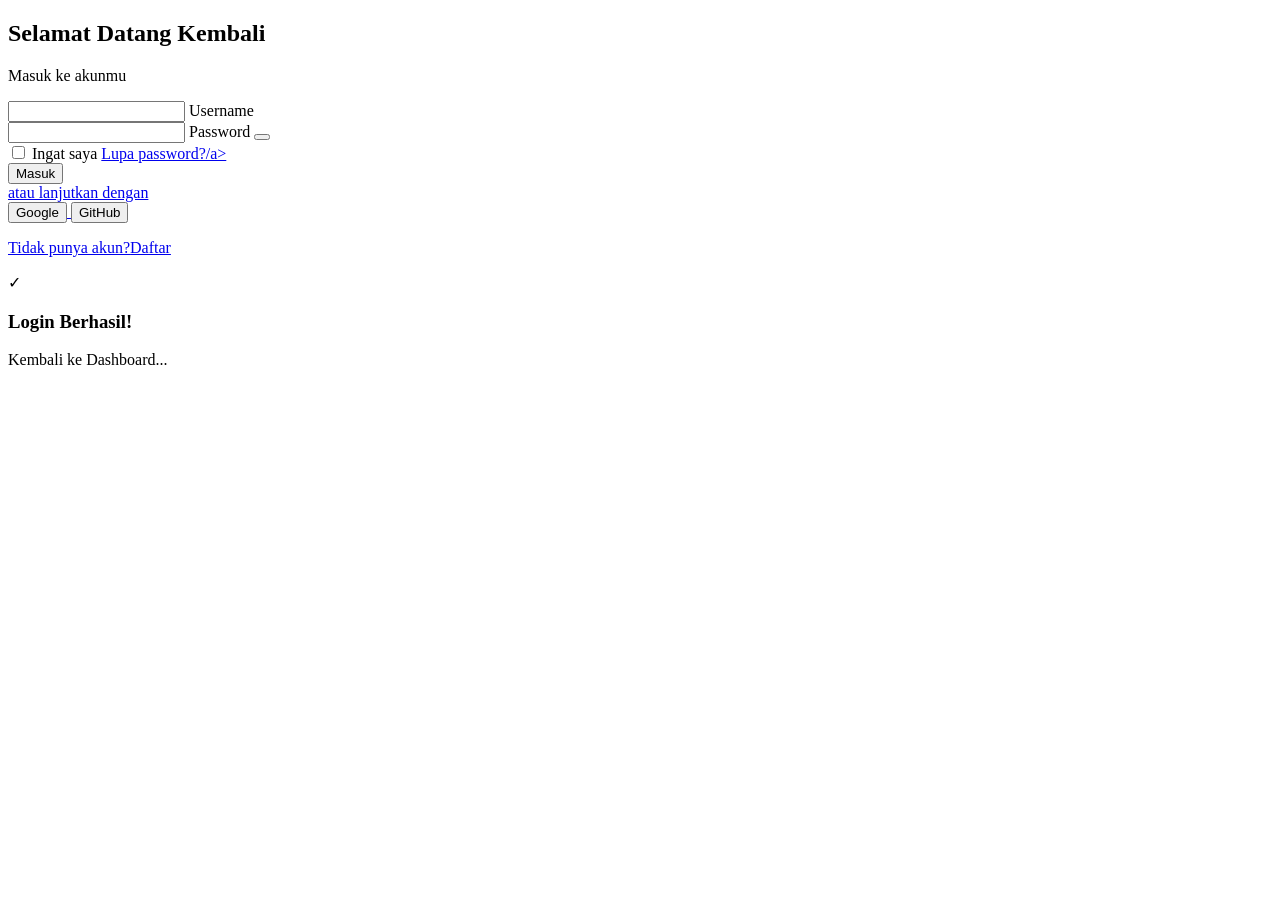
==== login/index.html @ 51d72159 "Update index.html" ====
<!DOCTYPE html>
<html lang="en">
<head>
    <meta charset="UTF-8">
    <meta name="viewport" content="width=device-width, initial-scale=1.0">
    <title>Login Web Singa</title>
    <link rel="stylesheet" href="style.css">
</head>
<body>
    <div class="login-container">
        <div class="login-card">
            <div class="login-header">
                <h2>Selamat Datang Kembali</h2>
                <p>Masuk ke akunmu</p>
            </div>
            
            <form class="login-form" id="loginForm" novalidate>
                <div class="form-group">
                    <div class="input-wrapper">
                        <input type="username" id="username" name="username" required autocomplete="username">
                        <label for="username">Username</label>
                        <span class="focus-border"></span>
                    </div>
                    <span class="error-message" id="usernameError"></span>
                </div>

                <div class="form-group">
                    <div class="input-wrapper password-wrapper">
                        <input type="password" id="password" name="password" required autocomplete="current-password">
                        <label for="password">Password</label>
                        <button type="button" class="password-toggle" id="passwordToggle" aria-label="Toggle password visibility">
                            <span class="eye-icon"></span>
                        </button>
                        <span class="focus-border"></span>
                    </div>
                    <span class="error-message" id="passwordError"></span>
                </div>

                <div class="form-options">
                    <label class="remember-wrapper">
                        <input type="checkbox" id="remember" name="remember">
                        <span class="checkbox-label">
                            <span class="checkmark"></span>
                            Ingat saya
                        </span>
                    </label>
                    <a href="#" class="forgot-password">Lupa password?/a>
                </div>

                <button type="submit" class="login-btn btn">
                    <span class="btn-text">Masuk</span>
                    <span class="btn-loader"></span>
                </button>
            </form>

            <div class="divider">
                <span>atau lanjutkan dengan</span>
            </div>

            <div class="social-login">
                <button type="button" class="social-btn google-btn">
                    <span class="social-icon google-icon"></span>
                    Google
                </button>
                <button type="button" class="social-btn github-btn">
                    <span class="social-icon github-icon"></span>
                    GitHub
                </button>
            </div>

            <div class="signup-link">
                <p>Tidak punya akun?<a href="#">Daftar</a></p>
            </div>

            <div class="success-message" id="successMessage">
                <div class="success-icon">✓</div>
                <h3>Login Berhasil!</h3>
                <p>Kembali ke Dashboard...</p>
            </div>
        </div>
    </div>

    <script src="../../shared/js/form-utils.js"></script>
    <script src="script.js"></script>

</body>
</html>
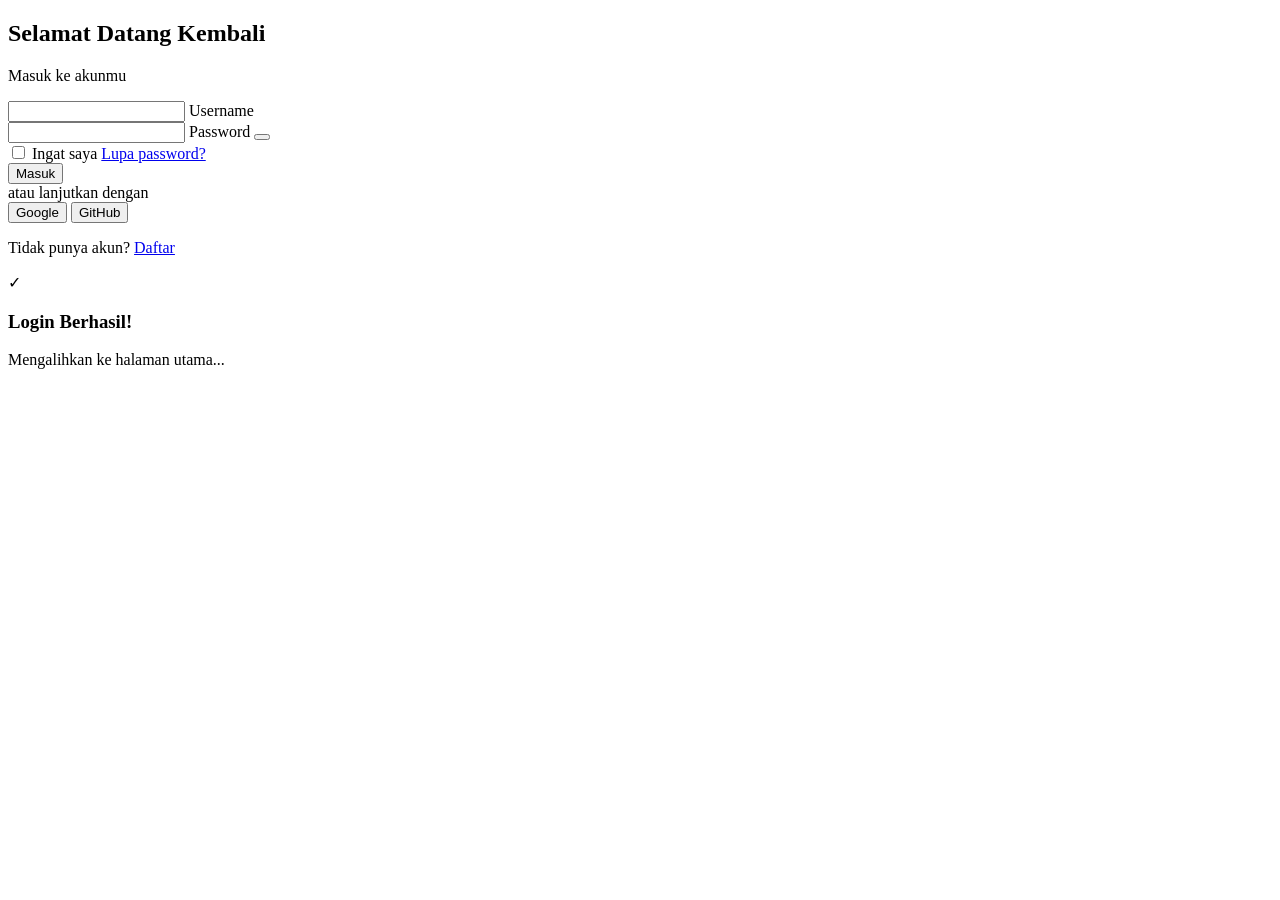
==== commit 36a02302: "Update index.html" ====
--- a/login/index.html
+++ b/login/index.html
@@ -8,23 +8,33 @@
 </head>
 <body>
     <div class="login-container">
-        <div class="login-card">
+        <div class="dashboard-card" id="dashboardCard" style="display: none;">
+            <div class="login-header">
+                <h2>Selamat Datang!</h2>
+                <p>Kamu berhasil masuk menggunakan akun <strong id="userDisplay"></strong></p>
+            </div>
+            <button type="button" class="btn logout-btn" id="logoutBtn">
+                <span class="btn-text">Keluar dari Akun (Logout)</span>
+            </button>
+        </div>
+
+        <div class="login-card" id="loginCard">
             <div class="login-header">
                 <h2>Selamat Datang Kembali</h2>
                 <p>Masuk ke akunmu</p>
             </div>
             
             <form class="login-form" id="loginForm" novalidate>
-                <div class="form-group">
+                <div class="form-group" id="usernameGroup">
                     <div class="input-wrapper">
-                        <input type="username" id="username" name="username" required autocomplete="username">
+                        <input type="text" id="username" name="username" required autocomplete="username">
                         <label for="username">Username</label>
                         <span class="focus-border"></span>
                     </div>
                     <span class="error-message" id="usernameError"></span>
                 </div>
 
-                <div class="form-group">
+                <div class="form-group" id="passwordGroup">
                     <div class="input-wrapper password-wrapper">
                         <input type="password" id="password" name="password" required autocomplete="current-password">
                         <label for="password">Password</label>
@@ -44,7 +54,7 @@
                             Ingat saya
                         </span>
                     </label>
-                    <a href="#" class="forgot-password">Lupa password?/a>
+                    <a href="#" class="forgot-password">Lupa password?</a>
                 </div>
 
                 <button type="submit" class="login-btn btn">
@@ -69,20 +79,17 @@
             </div>
 
             <div class="signup-link">
-                <p>Tidak punya akun?<a href="#">Daftar</a></p>
+                <p>Tidak punya akun? <a href="#">Daftar</a></p>
             </div>
 
             <div class="success-message" id="successMessage">
                 <div class="success-icon">✓</div>
                 <h3>Login Berhasil!</h3>
-                <p>Kembali ke Dashboard...</p>
+                <p>Mengalihkan ke halaman utama...</p>
             </div>
         </div>
     </div>
 
-    <script src="../../shared/js/form-utils.js"></script>
     <script src="script.js"></script>
-
 </body>
 </html>
-
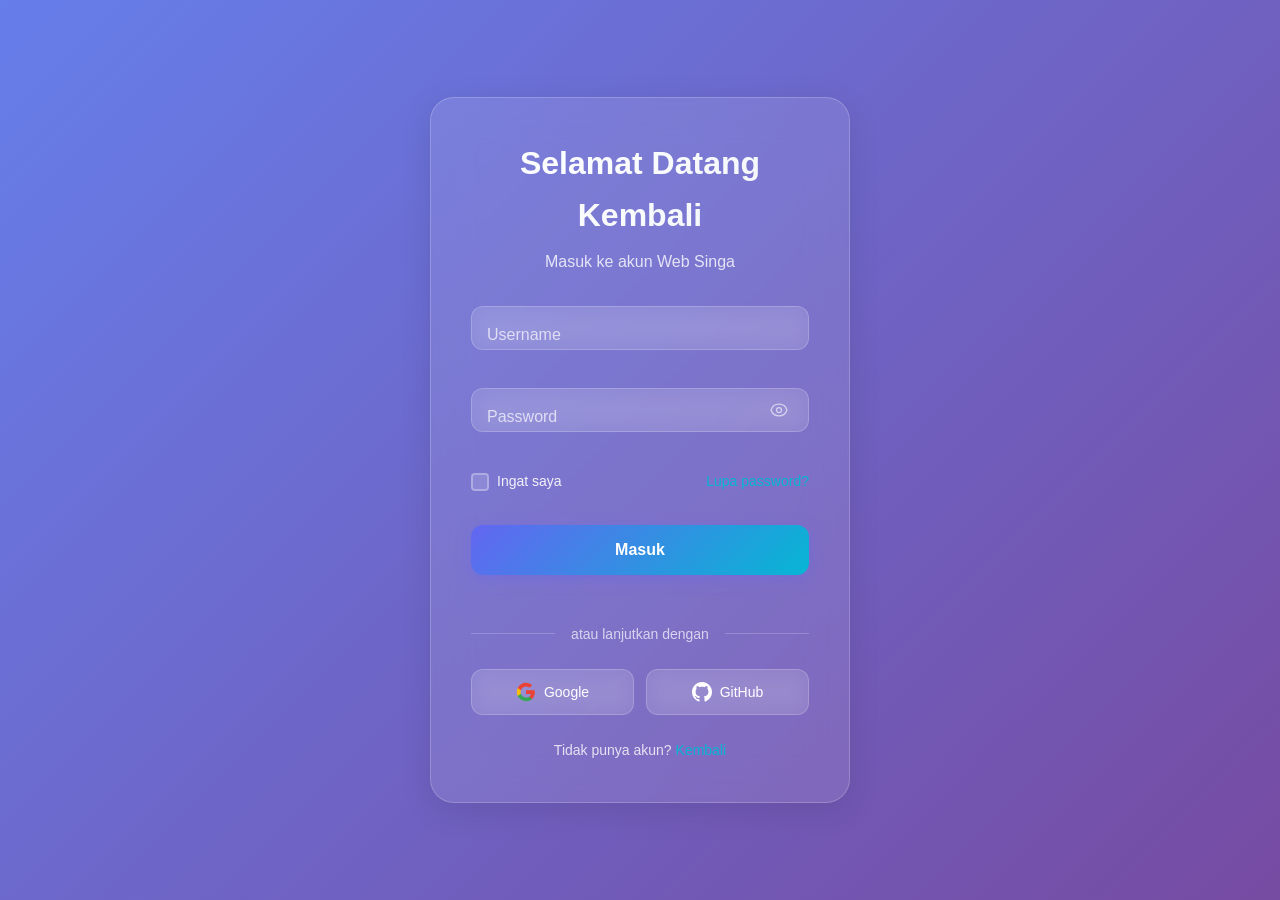
==== commit 9ba362bd: "Update index.html" ====
--- a/login/index.html
+++ b/login/index.html
@@ -3,25 +3,15 @@
 <head>
     <meta charset="UTF-8">
     <meta name="viewport" content="width=device-width, initial-scale=1.0">
-    <title>Login Web Singa</title>
+    <title>Login - Web Singa</title>
     <link rel="stylesheet" href="style.css">
 </head>
 <body>
     <div class="login-container">
-        <div class="dashboard-card" id="dashboardCard" style="display: none;">
-            <div class="login-header">
-                <h2>Selamat Datang!</h2>
-                <p>Kamu berhasil masuk menggunakan akun <strong id="userDisplay"></strong></p>
-            </div>
-            <button type="button" class="btn logout-btn" id="logoutBtn">
-                <span class="btn-text">Keluar dari Akun (Logout)</span>
-            </button>
-        </div>
-
         <div class="login-card" id="loginCard">
             <div class="login-header">
                 <h2>Selamat Datang Kembali</h2>
-                <p>Masuk ke akunmu</p>
+                <p>Masuk ke akun Web Singa</p>
             </div>
             
             <form class="login-form" id="loginForm" novalidate>
@@ -79,13 +69,13 @@
             </div>
 
             <div class="signup-link">
-                <p>Tidak punya akun? <a href="#">Daftar</a></p>
+                <p>Tidak punya akun? <a href="../index.html">Kembali</a></p>
             </div>
 
             <div class="success-message" id="successMessage">
                 <div class="success-icon">✓</div>
                 <h3>Login Berhasil!</h3>
-                <p>Mengalihkan ke halaman utama...</p>
+                <p>Mengalihkan ke Beranda Singa...</p>
             </div>
         </div>
     </div>
--- a/login/style.css
+++ b/login/style.css
@@ -0,0 +1,618 @@
+/* Glassmorphism Login Form - Complete & Self-Contained */
+
+* {
+    margin: 0;
+    padding: 0;
+    box-sizing: border-box;
+}
+
+body {
+    font-family: 'Inter', -apple-system, BlinkMacSystemFont, 'Segoe UI', Roboto, sans-serif;
+    background: linear-gradient(135deg, #667eea 0%, #764ba2 100%);
+    min-height: 100vh;
+    display: flex;
+    align-items: center;
+    justify-content: center;
+    padding: 20px;
+    line-height: 1.6;
+}
+
+.login-container {
+    width: 100%;
+    max-width: 420px;
+    perspective: 1000px;
+}
+
+/* Form Group & Input Styles */
+.form-group {
+    margin-bottom: 24px;
+    position: relative;
+}
+
+.input-wrapper {
+    position: relative;
+    display: flex;
+    flex-direction: column;
+}
+
+.input-wrapper input {
+    background: rgba(255, 255, 255, 0.1);
+    border: 1px solid rgba(255, 255, 255, 0.2);
+    border-radius: 12px;
+    padding: 16px 16px 8px 16px;
+    color: white;
+    font-size: 16px;
+    font-weight: 400;
+    transition: all 0.3s cubic-bezier(0.4, 0, 0.2, 1);
+    width: 100%;
+    outline: none;
+    backdrop-filter: blur(10px);
+}
+
+.input-wrapper input::placeholder {
+    color: transparent;
+}
+
+.input-wrapper label {
+    position: absolute;
+    left: 16px;
+    top: 16px;
+    color: rgba(255, 255, 255, 0.7);
+    font-size: 16px;
+    font-weight: 400;
+    transition: all 0.3s cubic-bezier(0.4, 0, 0.2, 1);
+    pointer-events: none;
+    transform-origin: left top;
+}
+
+.input-wrapper input:focus,
+.input-wrapper input:valid {
+    border-color: #06b6d4;
+    background: rgba(255, 255, 255, 0.15);
+    transform: translateY(-2px);
+    box-shadow: 0 8px 25px rgba(6, 182, 212, 0.2);
+}
+
+.input-wrapper input:focus + label,
+.input-wrapper input:valid + label {
+    transform: translateY(-8px) scale(0.85);
+    color: #06b6d4;
+    font-weight: 500;
+}
+
+.focus-border {
+    position: absolute;
+    bottom: 0;
+    left: 50%;
+    width: 0;
+    height: 2px;
+    background: linear-gradient(90deg, #06b6d4, #6366f1);
+    transition: all 0.3s cubic-bezier(0.4, 0, 0.2, 1);
+    transform: translateX(-50%);
+    border-radius: 2px;
+}
+
+.input-wrapper input:focus ~ .focus-border {
+    width: 100%;
+}
+
+/* Error States */
+.error-message {
+    display: block;
+    color: #ef4444;
+    font-size: 12px;
+    font-weight: 500;
+    margin-top: 6px;
+    margin-left: 4px;
+    opacity: 0;
+    transform: translateY(-10px);
+    transition: all 0.3s cubic-bezier(0.4, 0, 0.2, 1);
+    background: rgba(239, 68, 68, 0.1);
+    padding: 4px 8px;
+    border-radius: 6px;
+    backdrop-filter: blur(10px);
+}
+
+.error-message.show {
+    opacity: 1;
+    transform: translateY(0);
+}
+
+.form-group.error .input-wrapper input {
+    border-color: #ef4444;
+    background: rgba(239, 68, 68, 0.1);
+    animation: shake 0.5s ease-in-out;
+}
+
+/* Button Styles */
+.btn {
+    background: linear-gradient(135deg, #6366f1 0%, #06b6d4 100%);
+    border: none;
+    border-radius: 12px;
+    padding: 16px 24px;
+    color: white;
+    font-size: 16px;
+    font-weight: 600;
+    cursor: pointer;
+    transition: all 0.3s cubic-bezier(0.4, 0, 0.2, 1);
+    position: relative;
+    overflow: hidden;
+    transform: translateY(0);
+    box-shadow: 0 4px 15px rgba(99, 102, 241, 0.4);
+}
+
+.btn::before {
+    content: '';
+    position: absolute;
+    top: 0;
+    left: -100%;
+    width: 100%;
+    height: 100%;
+    background: linear-gradient(90deg, transparent, rgba(255, 255, 255, 0.2), transparent);
+    transition: left 0.5s ease;
+}
+
+.btn:hover {
+    transform: translateY(-2px);
+    box-shadow: 0 8px 25px rgba(99, 102, 241, 0.6);
+}
+
+.btn:hover::before {
+    left: 100%;
+}
+
+.btn:active {
+    transform: translateY(0);
+}
+
+/* Loading State */
+.btn.loading {
+    pointer-events: none;
+}
+
+.btn-text {
+    transition: opacity 0.3s ease;
+}
+
+.btn-loader {
+    position: absolute;
+    top: 50%;
+    left: 50%;
+    transform: translate(-50%, -50%);
+    width: 20px;
+    height: 20px;
+    border: 2px solid transparent;
+    border-top: 2px solid white;
+    border-radius: 50%;
+    opacity: 0;
+    animation: spin 1s linear infinite;
+    transition: opacity 0.3s ease;
+}
+
+.btn.loading .btn-text {
+    opacity: 0;
+}
+
+.btn.loading .btn-loader {
+    opacity: 1;
+}
+
+/* Checkbox Styles */
+.remember-wrapper {
+    display: flex;
+    align-items: center;
+    gap: 8px;
+    cursor: pointer;
+}
+
+.remember-wrapper input[type="checkbox"] {
+    display: none;
+}
+
+.checkbox-label {
+    color: rgba(255, 255, 255, 0.9);
+    font-size: 14px;
+    cursor: pointer;
+    user-select: none;
+    display: flex;
+    align-items: center;
+    gap: 8px;
+}
+
+.checkmark {
+    width: 18px;
+    height: 18px;
+    border: 2px solid rgba(255, 255, 255, 0.3);
+    border-radius: 4px;
+    display: flex;
+    align-items: center;
+    justify-content: center;
+    transition: all 0.3s cubic-bezier(0.4, 0, 0.2, 1);
+    flex-shrink: 0;
+    background: rgba(255, 255, 255, 0.1);
+    backdrop-filter: blur(10px);
+}
+
+.remember-wrapper input[type="checkbox"]:checked ~ .checkbox-label .checkmark {
+    background: #06b6d4;
+    border-color: #06b6d4;
+    transform: scale(1.1);
+}
+
+.remember-wrapper input[type="checkbox"]:checked ~ .checkbox-label .checkmark::after {
+    content: '✓';
+    color: white;
+    font-size: 11px;
+    font-weight: bold;
+    animation: checkmarkPop 0.3s cubic-bezier(0.68, -0.55, 0.265, 1.55);
+}
+
+/* Success Message */
+.success-message {
+    display: none;
+    text-align: center;
+    padding: 40px 20px;
+    opacity: 0;
+    transform: translateY(20px);
+    transition: all 0.5s cubic-bezier(0.4, 0, 0.2, 1);
+}
+
+.success-message.show {
+    display: block;
+    opacity: 1;
+    transform: translateY(0);
+}
+
+.success-icon {
+    width: 60px;
+    height: 60px;
+    background: #22c55e;
+    border-radius: 50%;
+    display: flex;
+    align-items: center;
+    justify-content: center;
+    font-size: 24px;
+    color: white;
+    margin: 0 auto 20px;
+    animation: successPulse 0.6s cubic-bezier(0.68, -0.55, 0.265, 1.55);
+}
+
+.success-message h3 {
+    color: white;
+    font-size: 1.5rem;
+    margin-bottom: 8px;
+}
+
+.success-message p {
+    color: rgba(255, 255, 255, 0.8);
+    font-size: 1rem;
+}
+
+/* Animations */
+@keyframes spin {
+    0% { transform: translate(-50%, -50%) rotate(0deg); }
+    100% { transform: translate(-50%, -50%) rotate(360deg); }
+}
+
+@keyframes shake {
+    0%, 100% { transform: translateX(0); }
+    25% { transform: translateX(-5px); }
+    75% { transform: translateX(5px); }
+}
+
+@keyframes checkmarkPop {
+    0% { transform: scale(0); }
+    50% { transform: scale(1.3); }
+    100% { transform: scale(1); }
+}
+
+@keyframes successPulse {
+    0% { transform: scale(0); }
+    50% { transform: scale(1.1); }
+    100% { transform: scale(1); }
+}
+
+.login-card {
+    background: rgba(255, 255, 255, 0.1);
+    backdrop-filter: blur(20px);
+    -webkit-backdrop-filter: blur(20px);
+    border: 1px solid rgba(255, 255, 255, 0.2);
+    border-radius: 24px;
+    padding: 40px;
+    box-shadow: 0 8px 32px rgba(0, 0, 0, 0.1);
+    transform: translateY(0);
+    transition: all 0.3s cubic-bezier(0.4, 0, 0.2, 1);
+    position: relative;
+    overflow: hidden;
+}
+
+.login-card::before {
+    content: '';
+    position: absolute;
+    top: 0;
+    left: -100%;
+    width: 100%;
+    height: 2px;
+    background: linear-gradient(90deg, transparent, #06b6d4, transparent);
+    transition: left 0.5s ease;
+}
+
+.login-card:hover::before {
+    left: 100%;
+}
+
+.login-card:hover {
+    transform: translateY(-5px);
+    box-shadow: 0 12px 40px rgba(0, 0, 0, 0.15);
+}
+
+.login-header {
+    text-align: center;
+    margin-bottom: 32px;
+}
+
+.login-header h2 {
+    color: white;
+    font-size: 2rem;
+    font-weight: 700;
+    margin-bottom: 8px;
+    background: linear-gradient(135deg, #ffffff 0%, #f1f5f9 100%);
+    -webkit-background-clip: text;
+    background-clip: text;
+    -webkit-text-fill-color: transparent;
+}
+
+.login-header p {
+    color: rgba(255, 255, 255, 0.8);
+    font-size: 1rem;
+    font-weight: 400;
+}
+
+/* Password Toggle Specific Styles */
+.password-wrapper {
+    position: relative;
+}
+
+.password-wrapper input {
+    padding-right: 48px;
+}
+
+.password-toggle {
+    position: absolute;
+    right: 12px;
+    top: 50%;
+    transform: translateY(-50%);
+    background: none;
+    border: none;
+    cursor: pointer;
+    padding: 8px;
+    color: rgba(255, 255, 255, 0.6);
+    transition: color 0.3s cubic-bezier(0.4, 0, 0.2, 1);
+    z-index: 2;
+}
+
+.password-toggle:hover {
+    color: rgba(255, 255, 255, 0.9);
+}
+
+.eye-icon {
+    display: block;
+    width: 20px;
+    height: 20px;
+    background-image: url("data:image/svg+xml,%3csvg xmlns='http://www.w3.org/2000/svg' fill='none' viewBox='0 0 24 24' stroke='rgba(255,255,255,0.6)' stroke-width='1.5'%3e%3cpath stroke-linecap='round' stroke-linejoin='round' d='M15 12a3 3 0 11-6 0 3 3 0 016 0z'/%3e%3cpath stroke-linecap='round' stroke-linejoin='round' d='M2.458 12C3.732 7.943 7.523 5 12 5c4.478 0 8.268 2.943 9.542 7-1.274 4.057-5.064 7-9.542 7-4.477 0-8.268-2.943-9.542-7z'/%3e%3c/svg%3e");
+    background-size: contain;
+    background-repeat: no-repeat;
+    background-position: center;
+    transition: background-image 0.3s cubic-bezier(0.4, 0, 0.2, 1);
+}
+
+.eye-icon.show-password {
+    background-image: url("data:image/svg+xml,%3csvg xmlns='http://www.w3.org/2000/svg' fill='none' viewBox='0 0 24 24' stroke='rgba(255,255,255,0.6)' stroke-width='1.5'%3e%3cpath stroke-linecap='round' stroke-linejoin='round' d='M3.98 8.223A10.477 10.477 0 001.934 12C3.226 16.338 7.244 19.5 12 19.5c.993 0 1.953-.138 2.863-.395M6.228 6.228A10.45 10.45 0 0112 4.5c4.756 0 8.773 3.162 10.065 7.498a10.523 10.523 0 01-4.293 5.774M6.228 6.228L3 3m3.228 3.228l3.65 3.65m7.894 7.894L21 21m-3.228-3.228l-3.65-3.65m0 0a3 3 0 11-4.243-4.243m4.242 4.242L9.88 9.88'/%3e%3c/svg%3e");
+}
+
+/* Form Options */
+.form-options {
+    display: flex;
+    justify-content: space-between;
+    align-items: center;
+    margin-bottom: 32px;
+    flex-wrap: wrap;
+    gap: 12px;
+}
+
+.forgot-password {
+    color: #06b6d4;
+    text-decoration: none;
+    font-size: 14px;
+    font-weight: 500;
+    transition: all 0.3s cubic-bezier(0.4, 0, 0.2, 1);
+    position: relative;
+}
+
+.forgot-password::after {
+    content: '';
+    position: absolute;
+    bottom: -2px;
+    left: 0;
+    width: 0;
+    height: 1px;
+    background: #06b6d4;
+    transition: width 0.3s cubic-bezier(0.4, 0, 0.2, 1);
+}
+
+.forgot-password:hover::after {
+    width: 100%;
+}
+
+.forgot-password:hover {
+    color: white;
+}
+
+/* Login Button */
+.login-btn {
+    width: 100%;
+    margin-bottom: 24px;
+}
+
+/* Divider */
+.divider {
+    text-align: center;
+    margin: 24px 0;
+    position: relative;
+    display: flex;
+    align-items: center;
+    justify-content: center;
+}
+
+.divider::before,
+.divider::after {
+    content: '';
+    flex: 1;
+    height: 1px;
+    background: rgba(255, 255, 255, 0.2);
+}
+
+.divider::before {
+    margin-right: 16px;
+}
+
+.divider::after {
+    margin-left: 16px;
+}
+
+.divider span {
+    color: rgba(255, 255, 255, 0.7);
+    font-size: 14px;
+    white-space: nowrap;
+}
+
+/* Social Login */
+.social-login {
+    display: flex;
+    gap: 12px;
+    margin-bottom: 24px;
+}
+
+.social-btn {
+    flex: 1;
+    background: rgba(255, 255, 255, 0.1);
+    backdrop-filter: blur(10px);
+    border: 1px solid rgba(255, 255, 255, 0.2);
+    border-radius: 12px;
+    padding: 12px 16px;
+    color: white;
+    font-size: 14px;
+    font-weight: 500;
+    cursor: pointer;
+    transition: all 0.3s cubic-bezier(0.4, 0, 0.2, 1);
+    display: flex;
+    align-items: center;
+    justify-content: center;
+    gap: 8px;
+}
+
+.social-btn:hover {
+    background: rgba(255, 255, 255, 0.15);
+    transform: translateY(-2px);
+    box-shadow: 0 4px 15px rgba(0, 0, 0, 0.1);
+}
+
+.social-icon {
+    width: 20px;
+    height: 20px;
+    background-size: contain;
+    background-repeat: no-repeat;
+    background-position: center;
+}
+
+.google-icon {
+    background-image: url("data:image/svg+xml,%3csvg xmlns='http://www.w3.org/2000/svg' viewBox='0 0 24 24'%3e%3cpath fill='%23ea4335' d='M22.56 12.25c0-.78-.07-1.53-.2-2.25H12v4.26h5.92c-.26 1.37-1.04 2.53-2.21 3.31v2.77h3.57c2.08-1.92 3.28-4.74 3.28-8.09z'/%3e%3cpath fill='%2334a853' d='M12 23c2.97 0 5.46-.98 7.28-2.66l-3.57-2.77c-.98.66-2.23 1.06-3.71 1.06-2.86 0-5.29-1.93-6.16-4.53H2.18v2.84C3.99 20.53 7.7 23 12 23z'/%3e%3cpath fill='%23fbbc05' d='M5.84 14.09c-.22-.66-.35-1.36-.35-2.09s.13-1.43.35-2.09V7.07H2.18C1.43 8.55 1 10.22 1 12s.43 3.45 1.18 4.93l2.85-2.22.81-.62z'/%3e%3cpath fill='%23ea4335' d='M12 5.38c1.62 0 3.06.56 4.21 1.64l3.15-3.15C17.45 2.09 14.97 1 12 1 7.7 1 3.99 3.47 2.18 7.07l3.66 2.84c.87-2.6 3.3-4.53 6.16-4.53z'/%3e%3c/svg%3e");
+}
+
+.github-icon {
+    background-image: url("data:image/svg+xml,%3csvg xmlns='http://www.w3.org/2000/svg' viewBox='0 0 24 24' fill='white'%3e%3cpath d='M12 0c-6.626 0-12 5.373-12 12 0 5.302 3.438 9.8 8.207 11.387.599.111.793-.261.793-.577v-2.234c-3.338.726-4.033-1.416-4.033-1.416-.546-1.387-1.333-1.756-1.333-1.756-1.089-.745.083-.729.083-.729 1.205.084 1.839 1.237 1.839 1.237 1.07 1.834 2.807 1.304 3.492.997.107-.775.418-1.305.762-1.604-2.665-.305-5.467-1.334-5.467-5.931 0-1.311.469-2.381 1.236-3.221-.124-.303-.535-1.524.117-3.176 0 0 1.008-.322 3.301 1.23.957-.266 1.983-.399 3.003-.404 1.02.005 2.047.138 3.006.404 2.291-1.552 3.297-1.23 3.297-1.23.653 1.653.242 2.874.118 3.176.77.84 1.235 1.911 1.235 3.221 0 4.609-2.807 5.624-5.479 5.921.43.372.823 1.102.823 2.222v3.293c0 .319.192.694.801.576 4.765-1.589 8.199-6.086 8.199-11.386 0-6.627-5.373-12-12-12z'/%3e%3c/svg%3e");
+}
+
+/* Signup Link */
+.signup-link {
+    text-align: center;
+}
+
+.signup-link p {
+    color: rgba(255, 255, 255, 0.8);
+    font-size: 14px;
+}
+
+.signup-link a {
+    color: #06b6d4;
+    text-decoration: none;
+    font-weight: 500;
+    transition: color 0.3s cubic-bezier(0.4, 0, 0.2, 1);
+}
+
+.signup-link a:hover {
+    color: white;
+}
+
+/* Mobile Responsive */
+@media (max-width: 480px) {
+    .login-card {
+        padding: 24px;
+        margin: 10px;
+        border-radius: 20px;
+    }
+    
+    .login-header h2 {
+        font-size: 1.75rem;
+    }
+    
+    .password-wrapper input {
+        padding-right: 44px;
+    }
+    
+    .social-login {
+        flex-direction: column;
+    }
+    
+    .form-options {
+        flex-direction: column;
+        align-items: flex-start;
+        gap: 16px;
+    }
+
+    #message{
+        background: #ff4e4e;
+        color: white;
+        text-align: center;
+        margin-top: 20px;
+    }
+    #alertBox{
+        position: fixed;
+        top: 20px;
+        left: 50%;
+        transform: translateX(-50%);
+        z-index: 999;
+    }
+.dashboard-card {
+    background: rgba(255, 255, 255, 0.1);
+    backdrop-filter: blur(20px);
+    -webkit-backdrop-filter: blur(20px);
+    border: 1px solid rgba(255, 255, 255, 0.2);
+    border-radius: 24px;
+    padding: 40px;
+    box-shadow: 0 8px 32px rgba(0, 0, 0, 0.1);
+    text-align: center;
+    animation: successPulse 0.5s cubic-bezier(0.4, 0, 0.2, 1);
+}
+
+.logout-btn {
+    width: 100%;
+    margin-top: 20px;
+    background: linear-gradient(135deg, #ef4444 0%, #b91c1c 100%) !important;
+    box-shadow: 0 4px 15px rgba(239, 68, 68, 0.4) !important;
+}
+
+.logout-btn:hover {
+    box-shadow: 0 8px 25px rgba(239, 68, 68, 0.6) !important;
+}
+}
